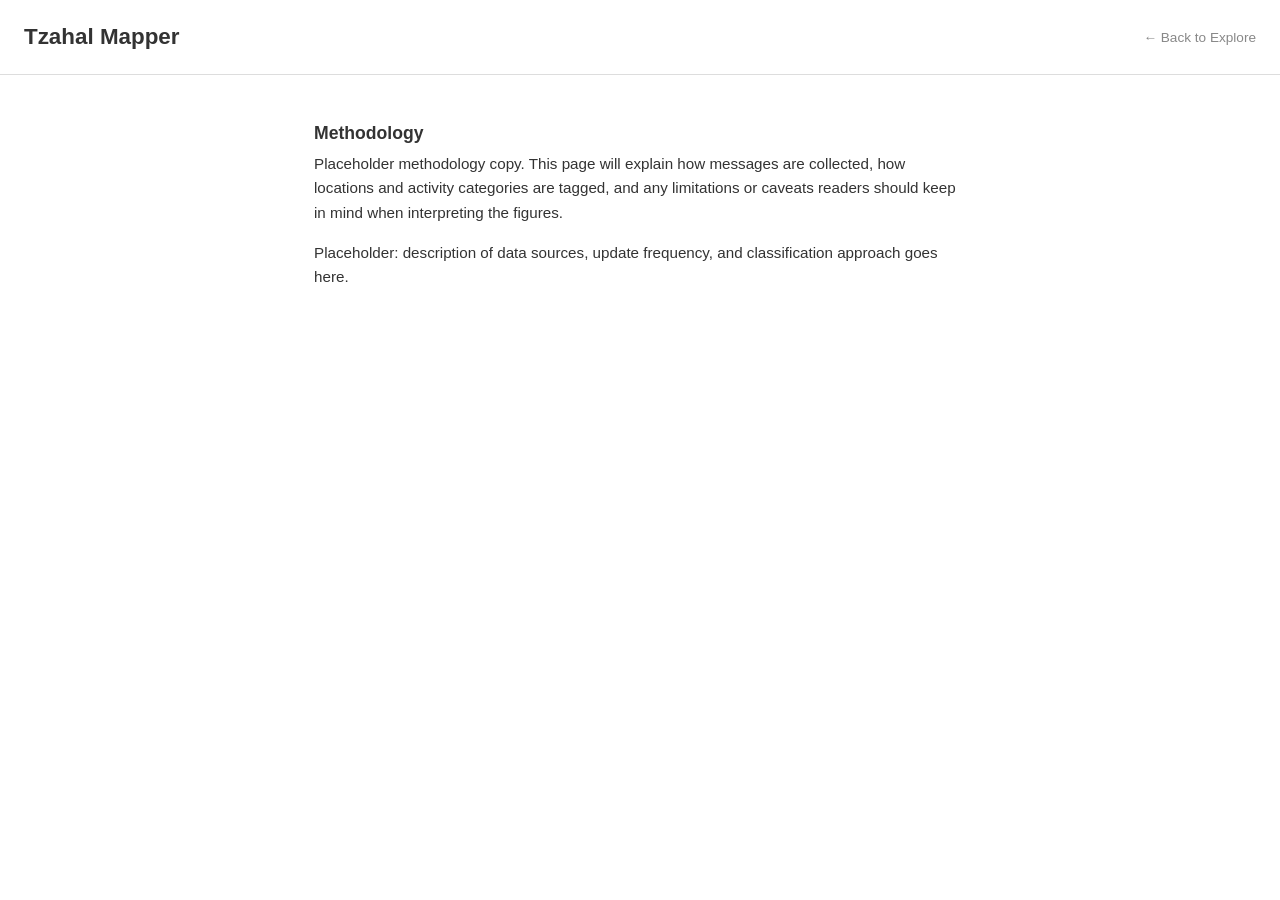
==== app/templates/methodology.html @ 6167e768 "ui upgrades, removed redundant routes, prepare for dployment" ====
<!DOCTYPE html>
<html lang="en">
<head>
  <meta charset="UTF-8" />
  <meta name="viewport" content="width=device-width, initial-scale=1.0" />
  <title>Methodology — Tzahal Mapper</title>
  <style>
    * { margin: 0; padding: 0; box-sizing: border-box; }
    body {
      font-family: -apple-system, BlinkMacSystemFont, "Segoe UI", sans-serif;
      color: #333;
      background: #fff;
    }
    header {
      display: flex;
      align-items: center;
      justify-content: space-between;
      padding: 1.5rem;
      border-bottom: 1px solid #ddd;
    }
    header h1 {
      font-size: 1.4rem;
      margin: 0;
    }
    header a {
      font-size: 0.85rem;
      color: #888;
      text-decoration: none;
    }
    header a:hover { color: #333; }
    main {
      max-width: 700px;
      margin: 0 auto;
      padding: 1.5rem;
    }
    main h2 {
      font-size: 1.1rem;
      margin: 1.5rem 0 0.5rem;
    }
    main p {
      font-size: 0.95rem;
      line-height: 1.6;
      margin: 0 0 1rem;
    }
  </style>
</head>
<body>
  <header>
    <h1>Tzahal Mapper</h1>
    <a href="/">← Back to Explore</a>
  </header>
  <main>
    <h2>Methodology</h2>
    <p>
      Placeholder methodology copy. This page will explain how messages are collected,
      how locations and activity categories are tagged, and any limitations or caveats
      readers should keep in mind when interpreting the figures.
    </p>
    <p>
      Placeholder: description of data sources, update frequency, and classification
      approach goes here.
    </p>
  </main>
</body>
</html>
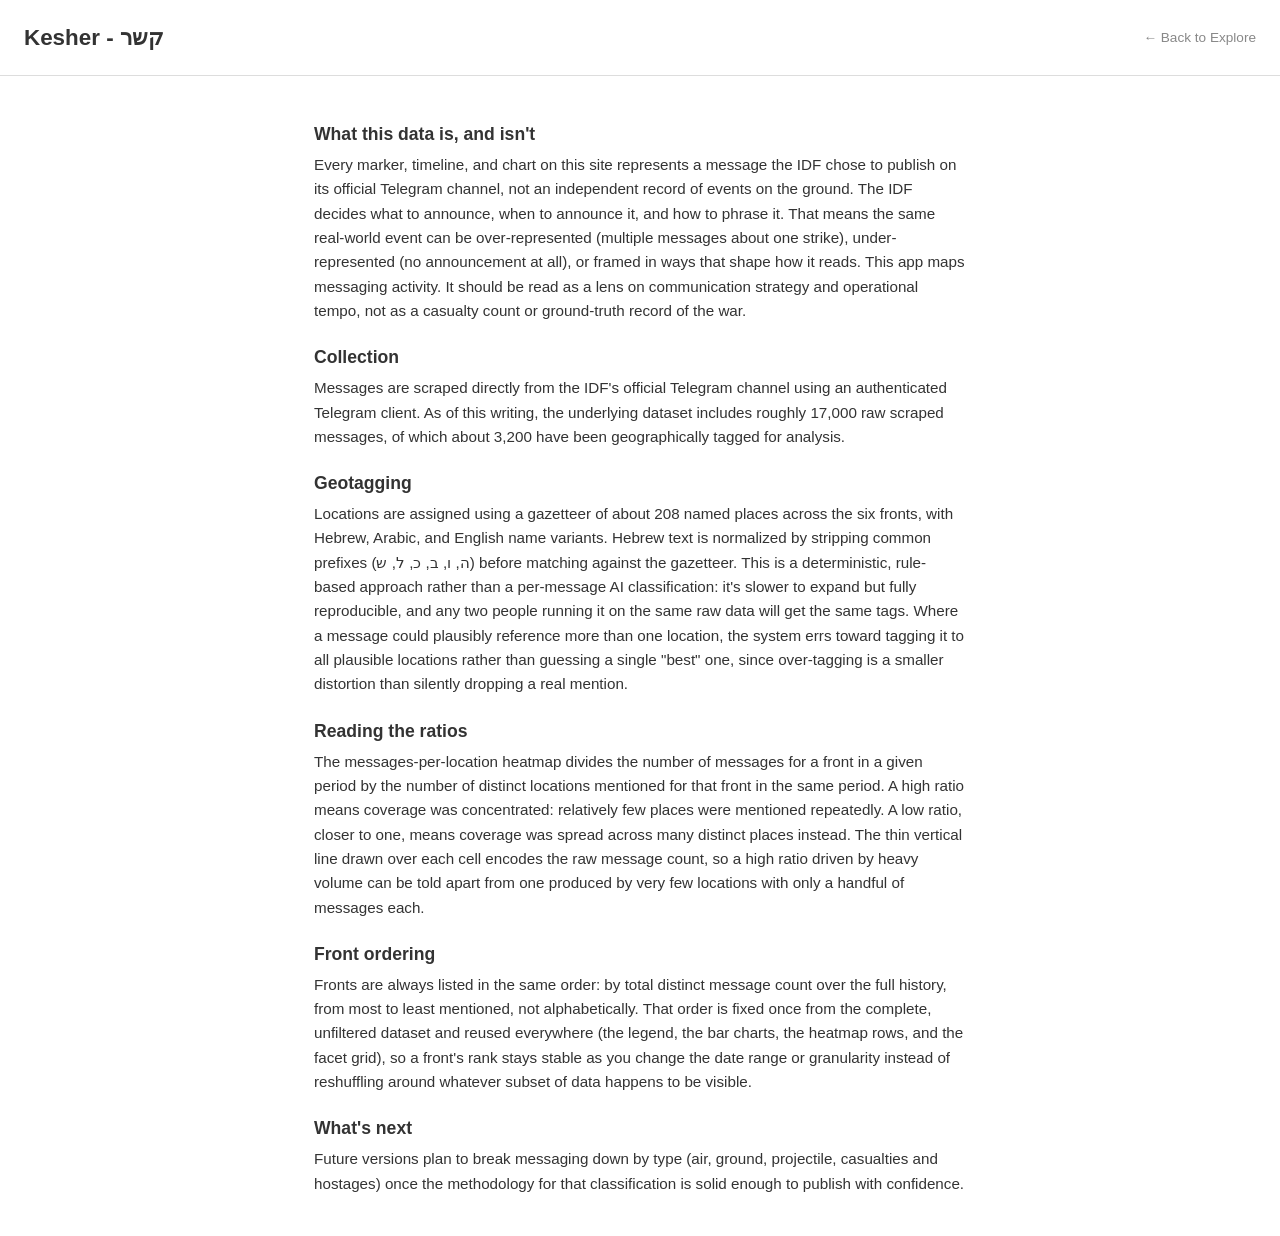
==== commit f3614065: "added render yaml" ====
--- a/app/templates/methodology.html
+++ b/app/templates/methodology.html
@@ -3,7 +3,7 @@
 <head>
   <meta charset="UTF-8" />
   <meta name="viewport" content="width=device-width, initial-scale=1.0" />
-  <title>Methodology — Tzahal Mapper</title>
+  <title>Methodology — Kesher</title>
   <style>
     * { margin: 0; padding: 0; box-sizing: border-box; }
     body {
@@ -46,19 +46,69 @@
 </head>
 <body>
   <header>
-    <h1>Tzahal Mapper</h1>
+    <h1>Kesher - קשר</h1>
     <a href="/">← Back to Explore</a>
   </header>
   <main>
-    <h2>Methodology</h2>
+    <h2>What this data is, and isn't</h2>
     <p>
-      Placeholder methodology copy. This page will explain how messages are collected,
-      how locations and activity categories are tagged, and any limitations or caveats
-      readers should keep in mind when interpreting the figures.
+      Every marker, timeline, and chart on this site represents a message the IDF chose to
+      publish on its official Telegram channel, not an independent record of events on the
+      ground. The IDF decides what to announce, when to announce it, and how to phrase it.
+      That means the same real-world event can be over-represented (multiple messages about
+      one strike), under-represented (no announcement at all), or framed in ways that shape
+      how it reads. This app maps messaging activity. It should be read as a lens on
+      communication strategy and operational tempo, not as a casualty count or ground-truth
+      record of the war.
     </p>
+
+    <h2>Collection</h2>
     <p>
-      Placeholder: description of data sources, update frequency, and classification
-      approach goes here.
+      Messages are scraped directly from the IDF's official Telegram channel using an
+      authenticated Telegram client. As of this writing, the underlying dataset includes
+      roughly 17,000 raw scraped messages, of which about 3,200 have been geographically
+      tagged for analysis.
+    </p>
+
+    <h2>Geotagging</h2>
+    <p>
+      Locations are assigned using a gazetteer of about 208 named places across the six
+      fronts, with Hebrew, Arabic, and English name variants. Hebrew text is normalized by
+      stripping common prefixes (ה, ו, ב, כ, ל, ש) before matching against the gazetteer.
+      This is a deterministic, rule-based approach rather than a per-message AI
+      classification: it's slower to expand but fully reproducible, and any two people
+      running it on the same raw data will get the same tags. Where a message could
+      plausibly reference more than one location, the system errs toward tagging it to all
+      plausible locations rather than guessing a single "best" one, since over-tagging is a
+      smaller distortion than silently dropping a real mention.
+    </p>
+
+    <h2>Reading the ratios</h2>
+    <p>
+      The messages-per-location heatmap divides the number of messages for a front in a
+      given period by the number of distinct locations mentioned for that front in the same
+      period. A high ratio means coverage was concentrated: relatively few places were
+      mentioned repeatedly. A low ratio, closer to one, means coverage was spread across many
+      distinct places instead. The thin vertical line drawn over each cell encodes the raw
+      message count, so a high ratio driven by heavy volume can be told apart from one
+      produced by very few locations with only a handful of messages each.
+    </p>
+
+    <h2>Front ordering</h2>
+    <p>
+      Fronts are always listed in the same order: by total distinct message count over the
+      full history, from most to least mentioned, not alphabetically. That order is fixed
+      once from the complete, unfiltered dataset and reused everywhere (the legend, the bar
+      charts, the heatmap rows, and the facet grid), so a front's rank stays stable as you
+      change the date range or granularity instead of reshuffling around whatever subset of
+      data happens to be visible.
+    </p>
+
+    <h2>What's next</h2>
+    <p>
+      Future versions plan to break messaging down by type (air, ground, projectile,
+      casualties and hostages) once the methodology for that classification is solid enough
+      to publish with confidence.
     </p>
   </main>
 </body>
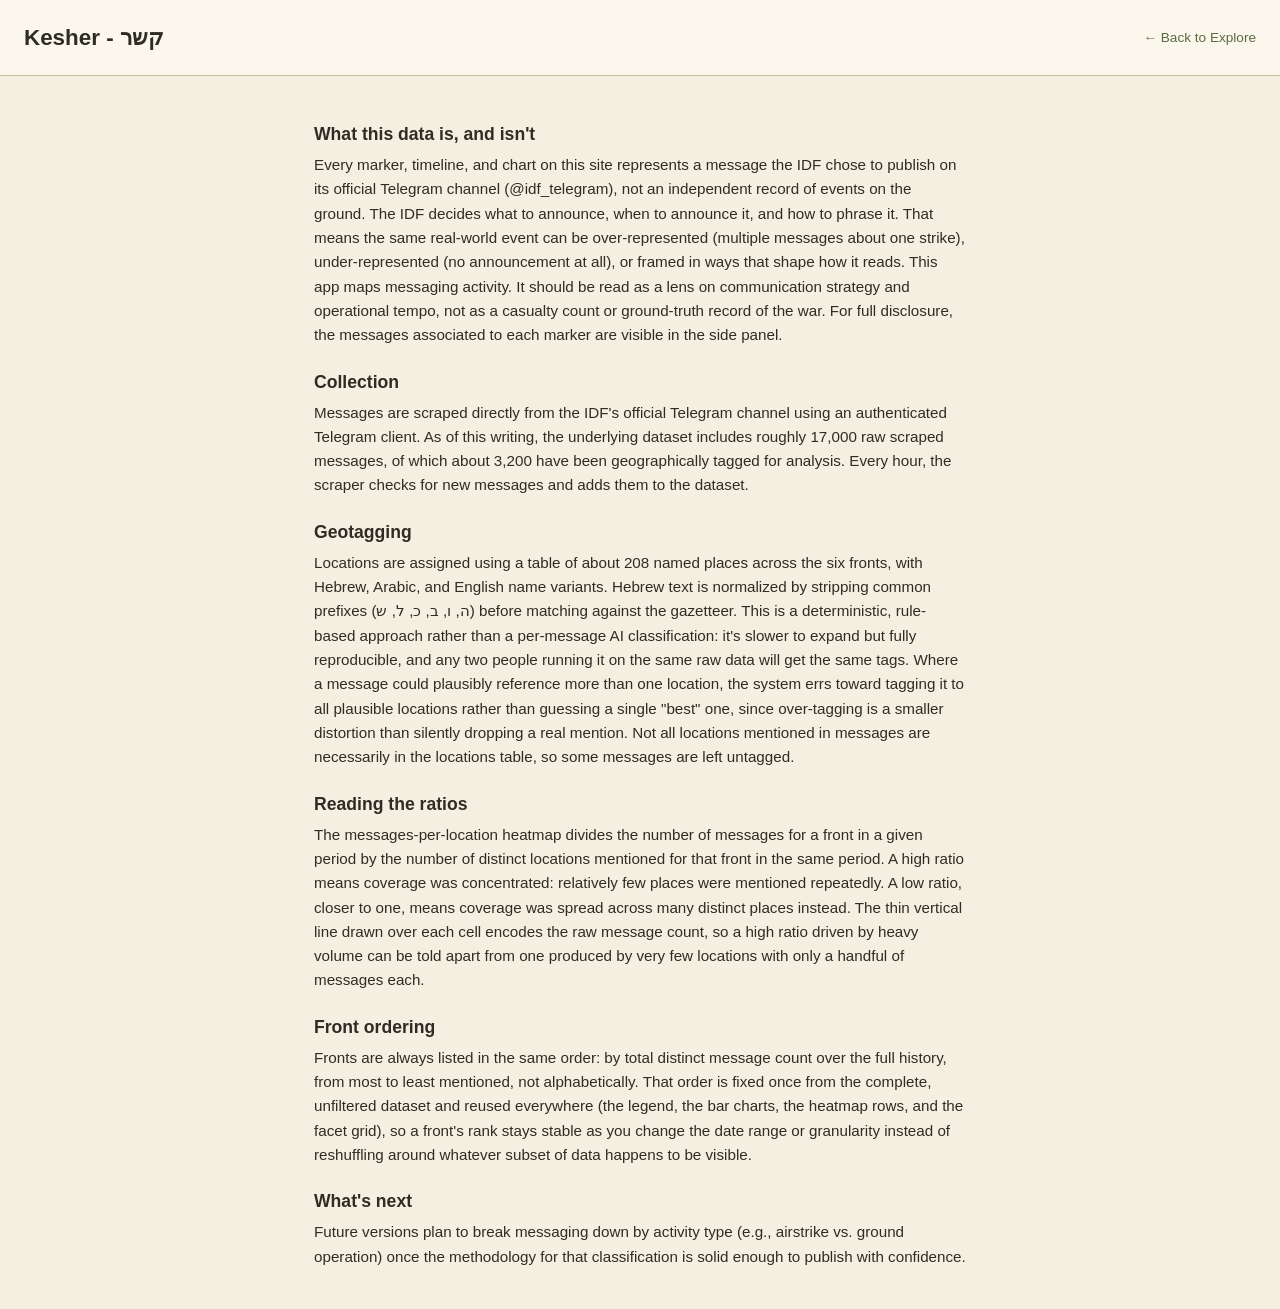
==== commit 2501d26a: "styled ui" ====
--- a/app/templates/methodology.html
+++ b/app/templates/methodology.html
@@ -3,20 +3,23 @@
 <head>
   <meta charset="UTF-8" />
   <meta name="viewport" content="width=device-width, initial-scale=1.0" />
-  <title>Methodology — Kesher</title>
+  <title>Methodology</title>
   <style>
+    /* Palette mirrors app/theme.py — kept in sync by hand, this file is
+       outside the Dash asset pipeline and can't import Python constants. */
     * { margin: 0; padding: 0; box-sizing: border-box; }
     body {
       font-family: -apple-system, BlinkMacSystemFont, "Segoe UI", sans-serif;
-      color: #333;
-      background: #fff;
+      color: #2E2C24;
+      background: #F5EFE1;
     }
     header {
       display: flex;
       align-items: center;
       justify-content: space-between;
       padding: 1.5rem;
-      border-bottom: 1px solid #ddd;
+      border-bottom: 1px solid #C9BFA0;
+      background: #FBF7EC;
     }
     header h1 {
       font-size: 1.4rem;
@@ -24,10 +27,10 @@
     }
     header a {
       font-size: 0.85rem;
-      color: #888;
+      color: #5B6B44;
       text-decoration: none;
     }
-    header a:hover { color: #333; }
+    header a:hover { color: #A85C32; }
     main {
       max-width: 700px;
       margin: 0 auto;
@@ -36,11 +39,13 @@
     main h2 {
       font-size: 1.1rem;
       margin: 1.5rem 0 0.5rem;
+      color: #2E2C24;
     }
     main p {
       font-size: 0.95rem;
       line-height: 1.6;
       margin: 0 0 1rem;
+      color: #2E2C24;
     }
   </style>
 </head>
@@ -53,13 +58,13 @@
     <h2>What this data is, and isn't</h2>
     <p>
       Every marker, timeline, and chart on this site represents a message the IDF chose to
-      publish on its official Telegram channel, not an independent record of events on the
+      publish on its official Telegram channel (@idf_telegram), not an independent record of events on the
       ground. The IDF decides what to announce, when to announce it, and how to phrase it.
       That means the same real-world event can be over-represented (multiple messages about
       one strike), under-represented (no announcement at all), or framed in ways that shape
       how it reads. This app maps messaging activity. It should be read as a lens on
       communication strategy and operational tempo, not as a casualty count or ground-truth
-      record of the war.
+      record of the war. For full disclosure, the messages associated to each marker are visible in the side panel.
     </p>
 
     <h2>Collection</h2>
@@ -67,12 +72,12 @@
       Messages are scraped directly from the IDF's official Telegram channel using an
       authenticated Telegram client. As of this writing, the underlying dataset includes
       roughly 17,000 raw scraped messages, of which about 3,200 have been geographically
-      tagged for analysis.
+      tagged for analysis. Every hour, the scraper checks for new messages and adds them to the dataset.
     </p>
 
     <h2>Geotagging</h2>
     <p>
-      Locations are assigned using a gazetteer of about 208 named places across the six
+      Locations are assigned using a table of about 208 named places across the six
       fronts, with Hebrew, Arabic, and English name variants. Hebrew text is normalized by
       stripping common prefixes (ה, ו, ב, כ, ל, ש) before matching against the gazetteer.
       This is a deterministic, rule-based approach rather than a per-message AI
@@ -80,7 +85,8 @@
       running it on the same raw data will get the same tags. Where a message could
       plausibly reference more than one location, the system errs toward tagging it to all
       plausible locations rather than guessing a single "best" one, since over-tagging is a
-      smaller distortion than silently dropping a real mention.
+      smaller distortion than silently dropping a real mention. Not all locations mentioned in
+      messages are necessarily in the locations table, so some messages are left untagged.
     </p>
 
     <h2>Reading the ratios</h2>
@@ -106,8 +112,9 @@
 
     <h2>What's next</h2>
     <p>
-      Future versions plan to break messaging down by type (air, ground, projectile,
-      casualties and hostages) once the methodology for that classification is solid enough
+      Future versions plan to break messaging down by activity type 
+      (e.g., airstrike vs. ground operation) once the methodology for 
+      that classification is solid enough
       to publish with confidence.
     </p>
   </main>
